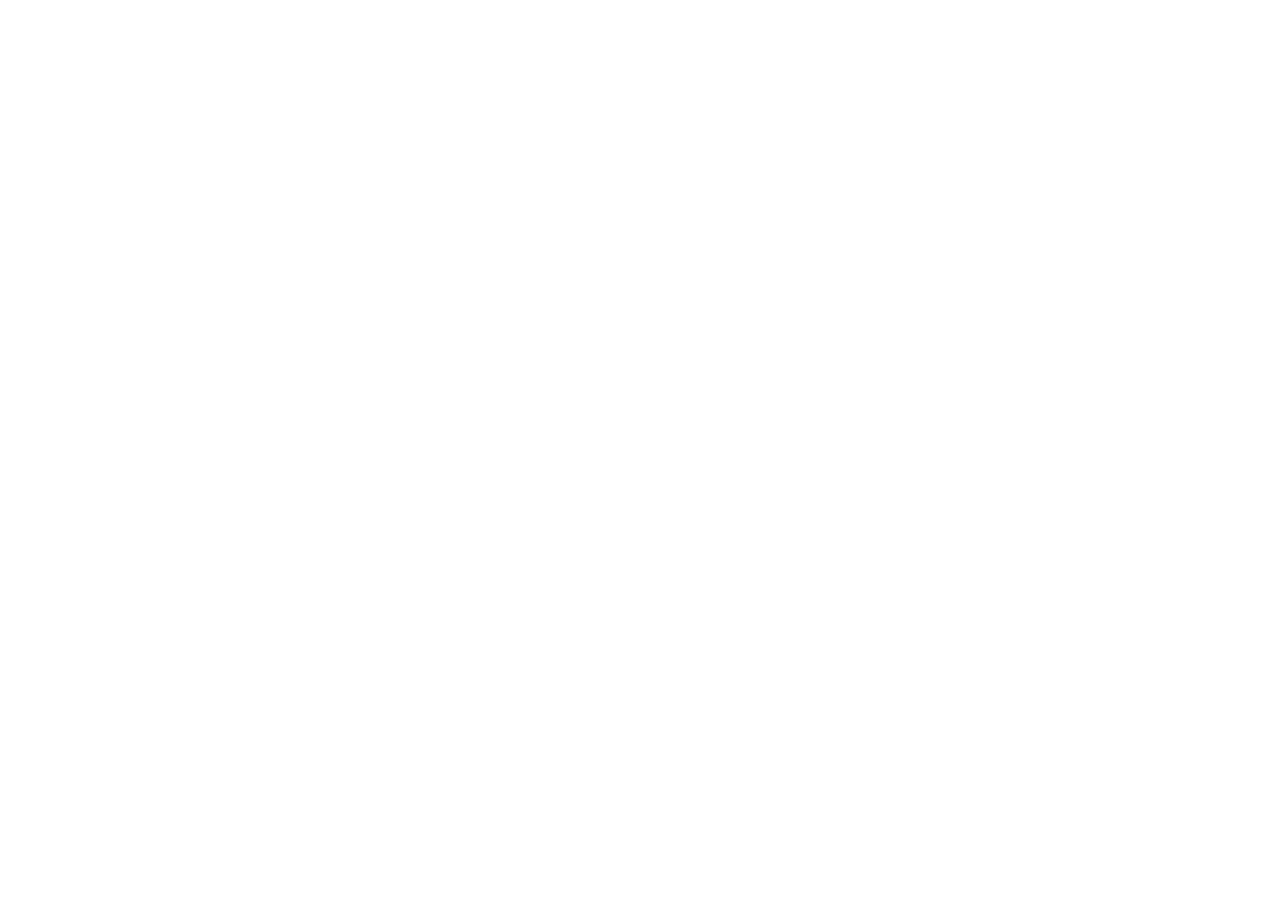
==== index.html @ 5ed8248f "1" ====
<!DOCTYPE html>
<html lang="en">
<head>
    <meta charset="UTF-8">
    <meta name="viewport" content="width=device-width, initial-scale=1.0">
    <meta http-equiv="X-UA-Compatible" content="ie=edge">
    <link rel="shortcut icon" href="favicon.ico" type="image/x-icon">
    <link rel="stylesheet" href="css/style.css">    <title>Text Editer</title>
</head>
<body>
    
</body>
</html>
---- css/style.css ----
* {
    box-sizing: border-box;
}
body {
    margin: 0 auto;
}
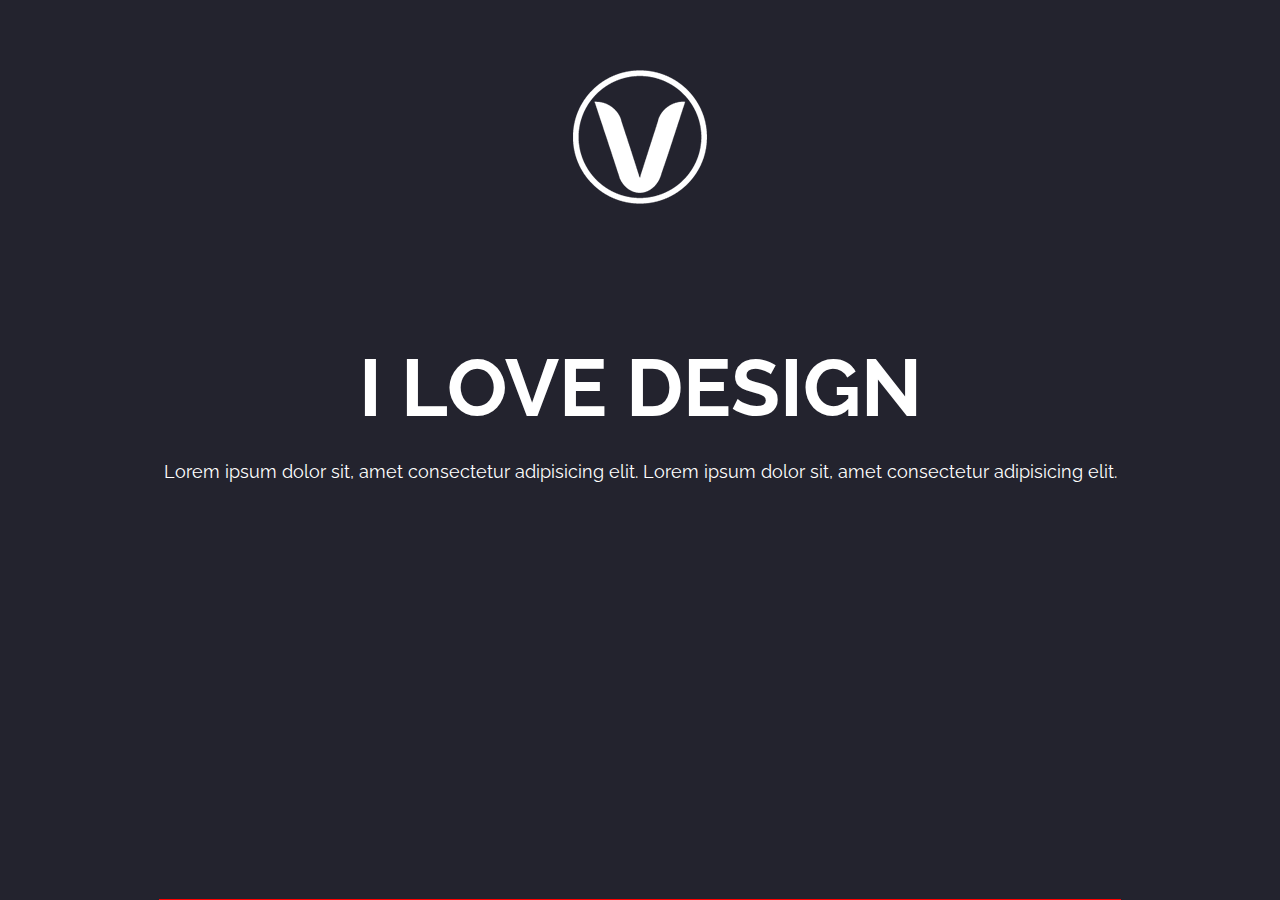
==== commit 8a388d14: "header" ====
--- a/index.html
+++ b/index.html
@@ -1,13 +1,27 @@
 <!DOCTYPE html>
-<html lang="en">
+<html lang="ru">
 <head>
     <meta charset="UTF-8">
     <meta name="viewport" content="width=device-width, initial-scale=1.0">
     <meta http-equiv="X-UA-Compatible" content="ie=edge">
     <link rel="shortcut icon" href="favicon.ico" type="image/x-icon">
-    <link rel="stylesheet" href="css/style.css">    <title>Text Editer</title>
+    <link rel="stylesheet" href="css/style.css">  
+    <link rel="stylesheet" href="css/layout.css">  
+      <title>Text Editer</title>
 </head>
 <body>
+    <header>
+        <div class="ba-conteiner">
+            <img src="/img/logo.png" alt="">
+            <h1>I love design</h1>
+            <p>Lorem ipsum dolor sit, amet consectetur adipisicing elit. Lorem ipsum dolor sit, amet consectetur adipisicing elit. </p>
+        <a href="#" class="scroll"></a>
+        </div>
+    </header>
+    <main>
+        <div class="ba-container"></div>
+    </main>
+    <footer></footer>
     
 </body>
 </html>--- a/css/style.css
+++ b/css/style.css
@@ -1,6 +1,59 @@
+@import url('https://fonts.googleapis.com/css?family=Raleway:400,700&display=swap');
 * {
     box-sizing: border-box;
 }
+html {
+    font-size: 10px;
+    height: 100%;
+}
 body {
     margin: 0 auto;
-}+    padding: 0;
+    font: 1.8rem/1.6 Raleway, sans-serif;
+    min-height: 100%;
+}
+.ba-container {
+    max-width: 960px;
+    width: 96%;
+    outline: 1px solid red;
+}
+header {
+    color: #fff;
+    background: #23232e;
+    height: 100vh;
+    text-align: center;
+    padding: 70px;
+}
+header  h1{
+    text-transform: uppercase;
+    font-size: 8rem;
+    line-height: 1;
+    margin: 15vh 0 30px 0;
+   
+}
+header p {
+    min-width: 430px;
+    margin: 0 auto;
+}
+.skroll {
+    width: 44px;
+    height: 44px;
+    display: inline-block;
+    border-radius:50%;
+    border: 2px solid #fff;
+    background-image: url(../img/arrow.png);
+    background-repeat: no-repeat; 
+    background-position: center;
+    transition: all .25s ease-in;
+    position: absolute;
+    bottom: 50px;
+    left: 50px;
+    transform: translate(50%);
+}
+.scroll:hover,
+.scroll:focus,
+.scroll:active {
+    background-color: rgba(255, 255,255, .6);
+    background-position: center 60%;
+
+}
--- a/css/layout.css
+++ b/css/layout.css
@@ -0,0 +1,400 @@
+*, *:after, *:before {
+    -webkit-box-sizing: border-box;
+    -moz-box-sizing: border-box;
+    box-sizing: border-box;
+}
+
+.cf:before, .cf:after {
+    content: " ";
+    display: table;
+}
+
+.cf:after {
+    clear: both;
+}
+
+.ba-container,.ba-container-center {
+    margin-left: auto;
+    margin-right: auto;
+}
+
+img {
+    max-width: 100%;
+    height: auto;
+}
+
+
+/* Text align */
+
+.ba-text-left {
+    text-align: left;
+}
+
+.ba-text-right {
+    text-align: right;
+}
+
+.ba-text-center {
+    text-align: center;
+}
+
+
+/* Floats */
+
+.ba-float-left {
+    float: left;
+}
+
+.ba-float-right {
+    float: right;
+}
+
+.ba-float-none {
+    float: none;
+}
+
+
+/* Vertical align */
+
+.ba-vertical-align:before {
+    content: '';
+    display: inline-block;
+    height: 100%;
+    vertical-align: middle;
+}
+
+[class*="ba-vertical-align-"] {
+    display: inline-block;
+}
+
+.ba-vertical-align-top {
+    vertical-align: top;
+}
+
+.ba-vertical-align-middle {
+    vertical-align: middle;
+}
+
+.ba-vertical-align-bottom {
+    vertical-align: bottom;
+}
+
+
+/* Absolute centering */
+
+.ba-relative {
+    position: relative;
+}
+
+.ba-absolute-center {
+    display: block;
+    position: absolute;
+    left: 0;
+    right: 0;
+    top: 0;
+    bottom: 0;
+    margin: auto;
+}
+
+
+/* Circle element */
+
+.ba-circle {
+    -webkit-border-radius: 50%;
+    -moz-border-radius: 50%;
+    border-radius: 50%;
+}
+
+
+/*== Grid ==*/
+
+
+/* Grid clearfix */
+
+.ba-grid:before, .ba-grid:after {
+    content: " ";
+    display: table;
+}
+
+.ba-grid:after {
+    clear: both;
+}
+
+.ba-grid + .ba-grid {
+    margin-top: 20px;
+}
+
+[class*="ba-width-"] {
+    width: 100%;
+}
+
+.ba-grid > [class*="ba-width-"] {
+    float: left;
+    padding-left: 20px;
+}
+
+.ba-grid {
+    margin-left: -20px;
+}
+
+
+/* No Padding Grid */
+
+.ba-grid-nopad {
+    margin-left: 0;
+}
+.ba-grid-nopad + .ba-grid-nopad {
+    margin-top: 0;
+}
+.ba-grid-nopad > [class*="ba-width-"] {
+    padding-left: 0;
+}
+
+.ba-width-1-2, .ba-width-2-4, .ba-width-3-6 {
+    width: 50%;
+}
+
+.ba-width-1-3, .ba-width-2-6 {
+    width: 33.333%;
+}
+
+.ba-width-2-3, .ba-width-4-6 {
+    width: 66.667%;
+}
+
+.ba-width-1-4 {
+    width: 25%;
+}
+
+.ba-width-3-4 {
+    width: 75%;
+}
+
+.ba-width-1-5 {
+    width: 20%;
+}
+
+.ba-width-2-5 {
+    width: 40%;
+}
+
+.ba-width-3-5 {
+    width: 60%;
+}
+
+.ba-width-4-5 {
+    width: 80%;
+}
+
+.ba-width-1-6 {
+    width: 16.667%;
+}
+
+.ba-width-5-6 {
+    width: 83.333%;
+}
+
+.ba-width-1-7 {
+    width: 14.2857%;
+}
+
+.ba-width-1-8 {
+    width: 12.5%;
+}
+
+.ba-width-1-9 {
+    width: 11.1111%;
+}
+
+.ba-width-1-10 {
+    width: 10%;
+}
+
+
+/* Phone landscape and bigger */
+
+@media (min-width: 480px) {
+    .ba-float-left-small {
+        float: left;
+    }
+
+    .ba-float-right-small {
+        float: right;
+    }
+    /* Whole */
+    .ba-width-small-1-1 {
+        width: 100%;
+    }
+    /* Halves */
+    .ba-width-small-1-2, .ba-width-small-2-4, .ba-width-small-3-6 {
+        width: 50%;
+    }
+    /* Thirds */
+    .ba-width-small-1-3, .ba-width-small-2-6 {
+        width: 33.333%;
+    }
+    .ba-width-small-2-3, .ba-width-small-4-6 {
+        width: 66.666%;
+    }
+    /* Quarters */
+    .ba-width-small-1-4 {
+        width: 25%;
+    }
+    .ba-width-small-3-4 {
+        width: 75%;
+    }
+    /* Fifths */
+    .ba-width-small-1-5 {
+        width: 20%;
+    }
+    .ba-width-small-2-5 {
+        width: 40%;
+    }
+    .ba-width-small-3-5 {
+        width: 60%;
+    }
+    .ba-width-small-4-5 {
+        width: 80%;
+    }
+}
+
+
+/* Tablet and bigger */
+
+@media (min-width: 768px) {
+    .ba-float-left-medium {
+        float: left;
+    }
+    .ba-float-right-medium {
+        float: right;
+    }
+
+    /* Whole */
+    .ba-width-medium-1-1 {
+        width: 100%;
+    }
+    /* Halves */
+    .ba-width-medium-1-2, .ba-width-medium-2-4, .ba-width-medium-3-6 {
+        width: 50%;
+    }
+    /* Thirds */
+    .ba-width-medium-1-3, .ba-width-medium-2-6 {
+        width: 33.333%;
+    }
+    .ba-width-medium-2-3, .ba-width-medium-4-6 {
+        width: 66.666%;
+    }
+    /* Quarters */
+    .ba-width-medium-1-4 {
+        width: 25%;
+    }
+    .ba-width-medium-3-4 {
+        width: 75%;
+    }
+    /* Fifths */
+    .ba-width-medium-1-5 {
+        width: 20%;
+    }
+    .ba-width-medium-2-5 {
+        width: 40%;
+    }
+    .ba-width-medium-3-5 {
+        width: 60%;
+    }
+    .ba-width-medium-4-5 {
+        width: 80%;
+    }
+}
+
+
+/* Desktop and bigger */
+
+@media (min-width: 960px) {
+    .ba-float-left-large {
+        float: left;
+    }
+
+    .ba-float-right-large {
+        float: right;
+    }
+    /* Whole */
+    .ba-width-large-1-1 {
+        width: 100%;
+    }
+    /* Halves */
+    .ba-width-large-1-2, .ba-width-large-2-4, .ba-width-large-3-6 {
+        width: 50%;
+    }
+    /* Thirds */
+    .ba-width-large-1-3, .ba-width-large-2-6 {
+        width: 33.333%;
+    }
+    .ba-width-large-2-3, .ba-width-large-4-6 {
+        width: 66.666%;
+    }
+    /* Quarters */
+    .ba-width-large-1-4 {
+        width: 25%;
+    }
+    .ba-width-large-3-4 {
+        width: 75%;
+    }
+    /* Fifths */
+    .ba-width-large-1-5 {
+        width: 20%;
+    }
+    .ba-width-large-2-5 {
+        width: 40%;
+    }
+    .ba-width-large-3-5 {
+        width: 60%;
+    }
+    .ba-width-large-4-5 {
+        width: 80%;
+    }
+}
+
+@media (min-width: 1220px) {
+    .ba-float-left-xlarge {
+        float: left;
+    }
+
+    .ba-float-right-xlarge {
+        float: right;
+    }
+    /* Whole */
+    .ba-width-xlarge-1-1 {
+        width: 100%;
+    }
+    /* Halves */
+    .ba-width-xlarge-1-2, .ba-width-xlarge-2-4, .ba-width-xlarge-3-6 {
+        width: 50%;
+    }
+    /* Thirds */
+    .ba-width-xlarge-1-3, .ba-width-xlarge-2-6 {
+        width: 33.333%;
+    }
+    .ba-width-xlarge-2-3, .ba-width-xlarge-4-6 {
+        width: 66.666%;
+    }
+    /* Quarters */
+    .ba-width-xlarge-1-4 {
+        width: 25%;
+    }
+    .ba-width-xlarge-3-4 {
+        width: 75%;
+    }
+    /* Fifths */
+    .ba-width-xlarge-1-5 {
+        width: 20%;
+    }
+    .ba-width-xlarge-2-5 {
+        width: 40%;
+    }
+    .ba-width-xlarge-3-5 {
+        width: 60%;
+    }
+    .ba-width-xlarge-4-5 {
+        width: 80%;
+    }
+}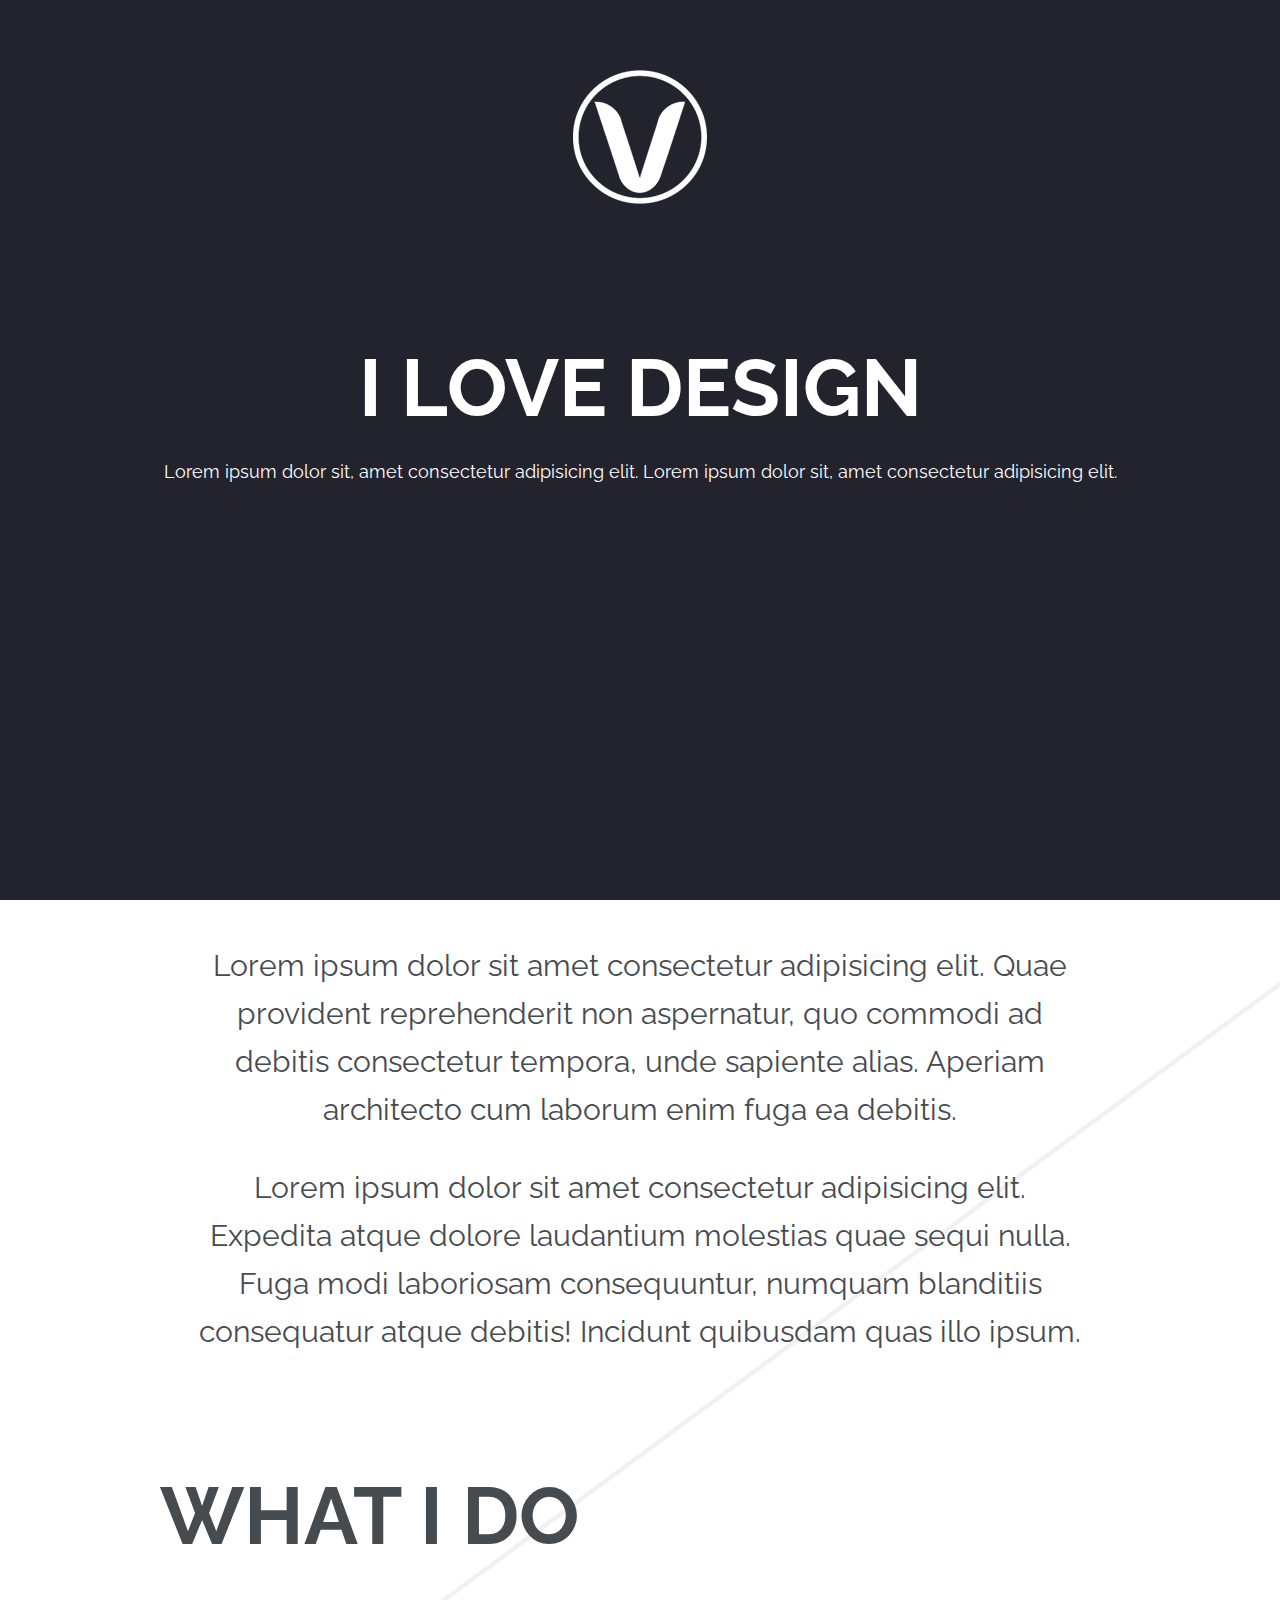
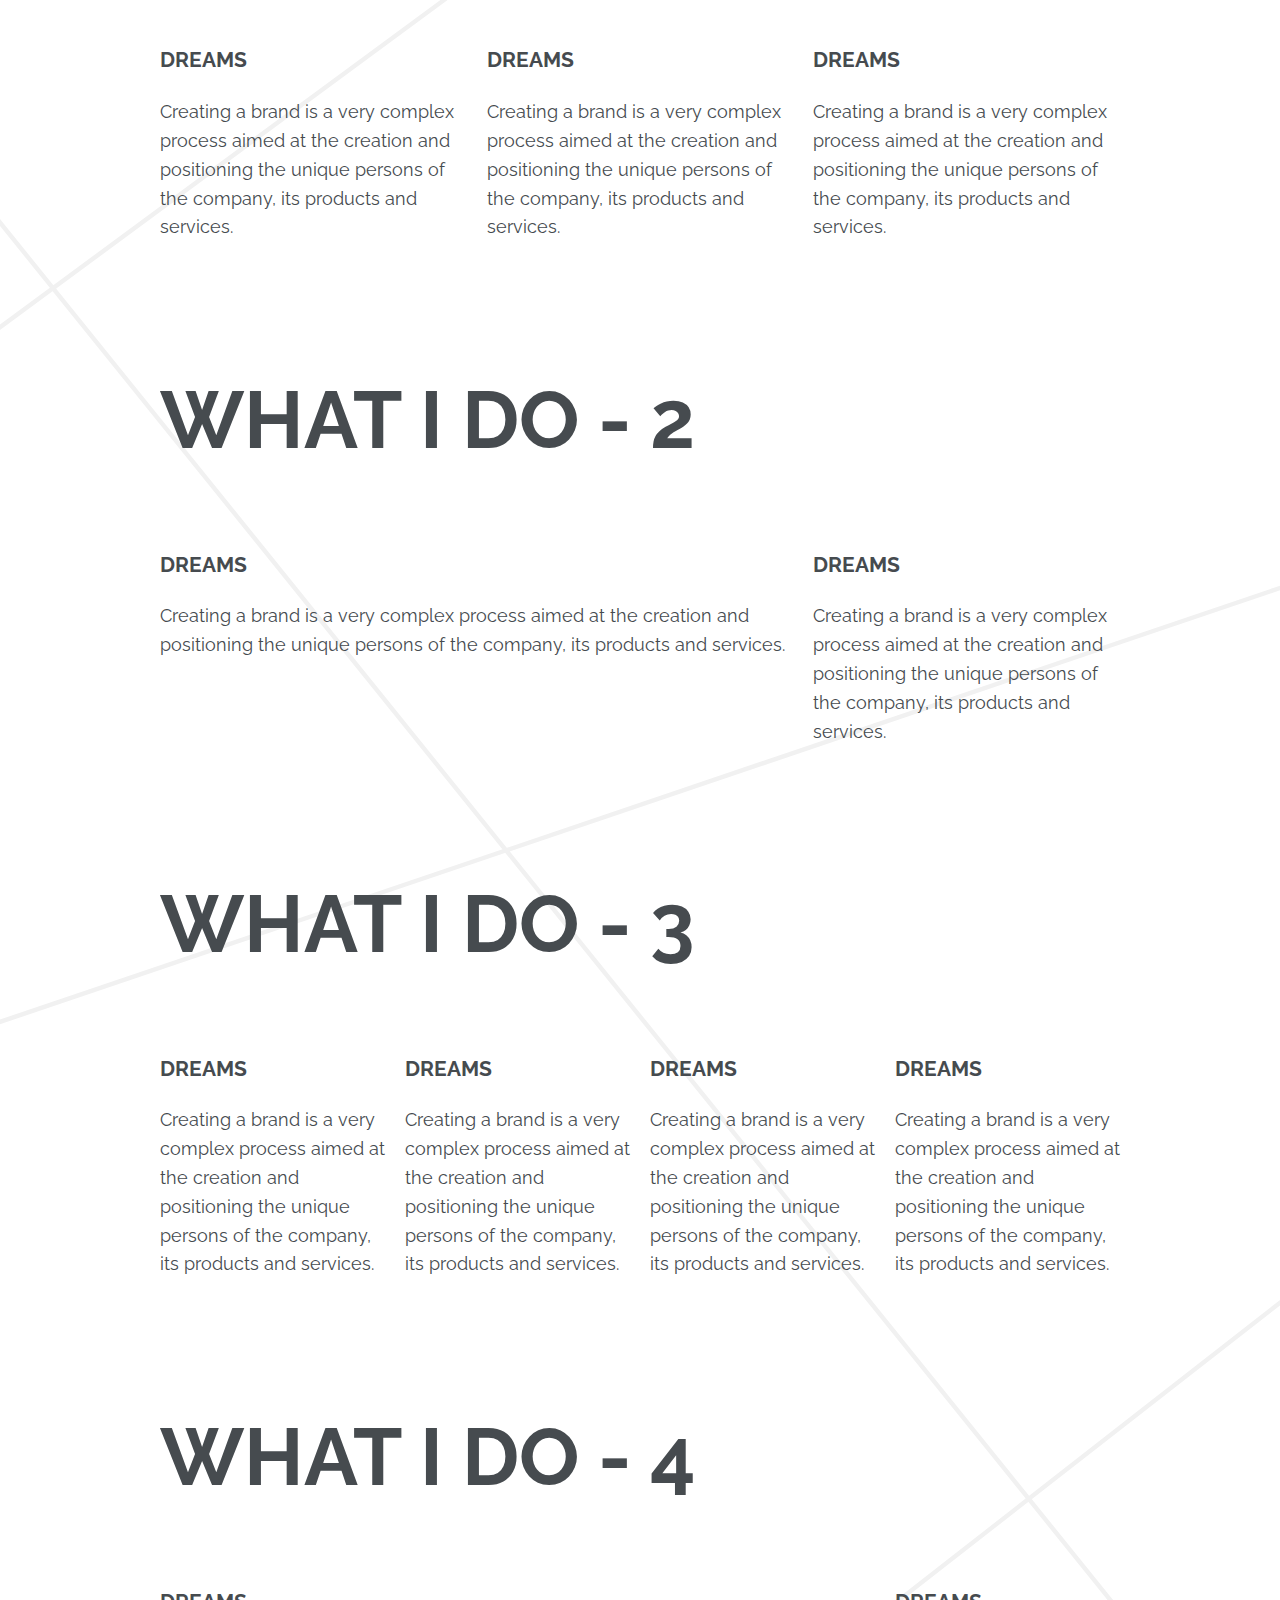
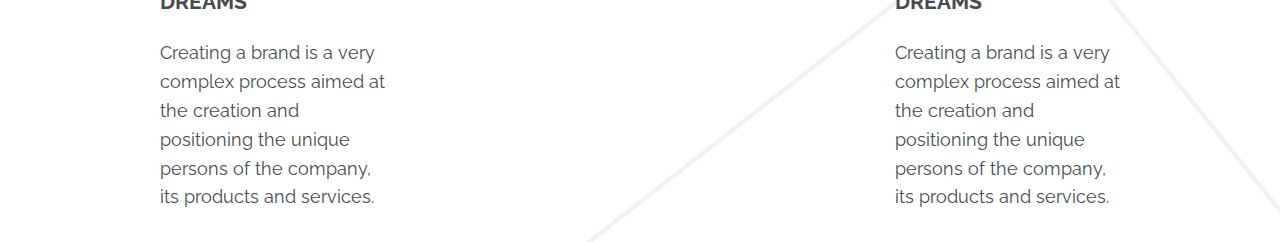
==== commit 1a7a8ac4: "classwork - 2" ====
--- a/index.html
+++ b/index.html
@@ -12,16 +12,124 @@
 <body>
     <header>
         <div class="ba-conteiner">
-            <img src="/img/logo.png" alt="">
-            <h1>I love design</h1>
+            <img src="img/logo.png" alt="">
+            <h1 class="title">I love design</h1>
             <p>Lorem ipsum dolor sit, amet consectetur adipisicing elit. Lorem ipsum dolor sit, amet consectetur adipisicing elit. </p>
-        <a href="#" class="scroll"></a>
+        <a href="#main" class="scroll"></a>
         </div>
     </header>
     <main>
-        <div class="ba-container"></div>
+        <div class="ba-container">
+            <div class="about">
+                <p>Lorem ipsum dolor sit amet consectetur adipisicing elit. Quae provident reprehenderit non aspernatur, quo commodi ad debitis consectetur tempora, unde sapiente alias. Aperiam architecto cum laborum enim fuga ea debitis.</p>
+                <p>Lorem ipsum dolor sit amet consectetur adipisicing elit. Expedita atque dolore laudantium molestias quae sequi nulla. Fuga modi laboriosam consequuntur, numquam blanditiis consequatur atque debitis! Incidunt quibusdam quas illo ipsum.</p>
+            </div>
+            <section class="skills">
+                <h2 class="title">what i do</h2>
+                <div class="ba-grid">
+                    <div class="ba-width-1-3">
+                            <div class="skill">
+                                    <h3>DREAMS</h3>
+                                    <p>Creating a brand is a very complex process aimed at the creation and positioning the unique persons of the company, its products and services.</p>
+                            </div>
+                    </div>
+                  
+                    <div class="ba-width-1-3">
+                            <div class="skill">
+                                    <h3>DREAMS</h3>
+                                    <p>Creating a brand is a very complex process aimed at the creation and positioning the unique persons of the company, its products and services.</p>
+                            </div>
+                    </div>
+                    
+                    <div class="ba-width-1-3">
+                            <div class="skill">
+                                    <h3>DREAMS</h3>
+                                    <p>Creating a brand is a very complex process aimed at the creation and positioning the unique persons of the company, its products and services.</p>
+                            </div>
+                    </div>
+                </div>
+            </section>    
+            <section class="skills">
+                <h2 class="title">what i do - 2</h2>
+                <div class="ba-grid">
+                    <div class="ba-width-2-3">
+                            <div class="skill">
+                                    <h3>DREAMS</h3>
+                                    <p> Creating a brand is a very complex process aimed at the creation and positioning the unique persons of the company, its products and services.</p>
+                            </div>
+                    </div>
+                  
+                    <div class="ba-width-1-3">
+                            <div class="skill">
+                                    <h3>DREAMS</h3>
+                                    <p>Creating a brand is a very complex process aimed at the creation and positioning the unique persons of the company, its products and services.</p>
+                            </div>
+                    </div>
+                    
+
+                </div>
+            </section>    
+            <section class="skills">
+                <h2 class="title">what i do - 3</h2>
+                <div class="ba-grid">
+                    <div class="ba-width-1-4">
+                            <div class="skill">
+                                    <h3>DREAMS</h3>
+                                    <p> Creating a brand is a very complex process aimed at the creation and positioning the unique persons of the company, its products and services.</p>
+                            </div>
+                    </div>
+                  
+                    <div class="ba-width-1-4">
+                            <div class="skill">
+                                    <h3>DREAMS</h3>
+                                    <p>Creating a brand is a very complex process aimed at the creation and positioning the unique persons of the company, its products and services.</p>
+                            </div>
+                    </div>
+                    <div class="ba-width-1-4">
+                            <div class="skill">
+                                    <h3>DREAMS</h3>
+                                    <p>Creating a brand is a very complex process aimed at the creation and positioning the unique persons of the company, its products and services.</p>
+                            </div>
+                    </div>
+                  
+                    <div class="ba-width-1-4">
+                            <div class="skill">
+                                    <h3>DREAMS</h3>
+                                    <p>Creating a brand is a very complex process aimed at the creation and positioning the unique persons of the company, its products and services.</p>
+                            </div>
+                    </div>
+                    
+
+                </div>
+            </section>    
+            <section class="skills">
+                    <h2 class="title">what i do - 4</h2>
+                    <div class="ba-grid">
+                        <div class="ba-width-1-4">
+                                <div class="skill">
+                                        <h3>DREAMS</h3>
+                                        <p>Creating a brand is a very complex process aimed at the creation and positioning the unique persons of the company, its products and services.</p>
+                                </div>
+                        </div>
+                      
+                        <div class="ba-width-2-4">
+                        <div class="skill">
+                                       <img src="https://via.placeholder.com/700x370" alt="">
+
+                                     
+                            </div>
+                        </div>
+                        <div class="ba-width-1-4">
+                                <div class="skill">
+                                        <h3>DREAMS</h3>
+                                        <p>Creating a brand is a very complex process aimed at the creation and positioning the unique persons of the company, its products and services.</p>
+                                </div>
+                        </div>
+                        
+    
+                    </div>
+                </section>  
+        </div>
     </main>
-    <footer></footer>
-    
 </body>
 </html>--- a/css/style.css
+++ b/css/style.css
@@ -5,6 +5,7 @@
 html {
     font-size: 10px;
     height: 100%;
+    scroll-behavior: smooth;
 }
 body {
     margin: 0 auto;
@@ -15,7 +16,7 @@
 .ba-container {
     max-width: 960px;
     width: 96%;
-    outline: 1px solid red;
+    
 }
 header {
     color: #fff;
@@ -24,10 +25,13 @@
     text-align: center;
     padding: 70px;
 }
-header  h1{
+.title {
     text-transform: uppercase;
     font-size: 8rem;
     line-height: 1;
+}
+header  h1{
+
     margin: 15vh 0 30px 0;
    
 }
@@ -57,3 +61,27 @@
     background-position: center 60%;
 
 }
+main {
+    padding: 12px 0;
+    background-image: url(../img/bg.svg);
+    background-position: center;
+    background-repeat: no-repeat;
+    background-size: cover;
+}
+.about {
+    font-size: 3rem;
+    text-align: center;
+    color: #464b4f;
+    padding: 0 30px;
+
+}
+.skills {
+    margin-top: 120px;
+    color: #464b4f;
+
+
+
+}
+.scills h3 {
+    text-transform: uppercase;
+}
--- a/css/layout.css
+++ b/css/layout.css
@@ -131,10 +131,12 @@
 .ba-grid > [class*="ba-width-"] {
     float: left;
     padding-left: 20px;
+   
 }
 
 .ba-grid {
     margin-left: -20px;
+  
 }
 
 
